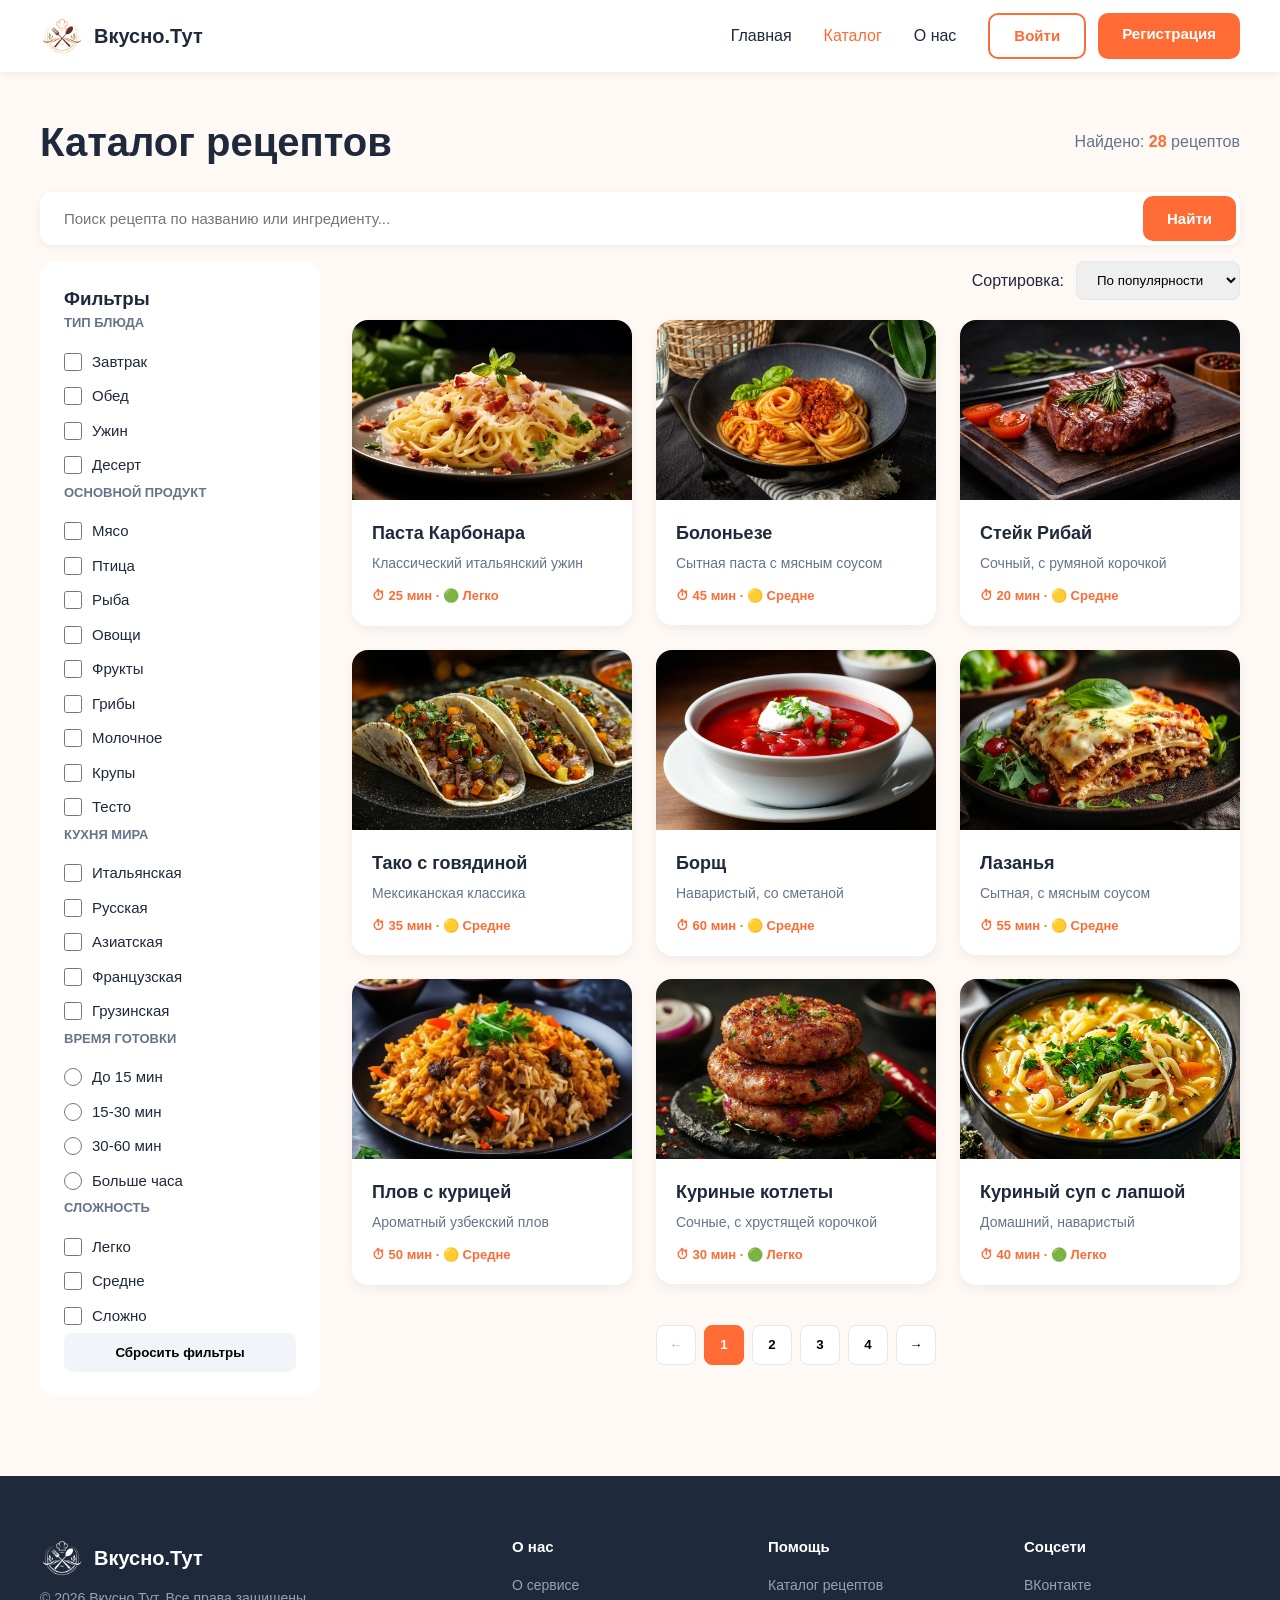
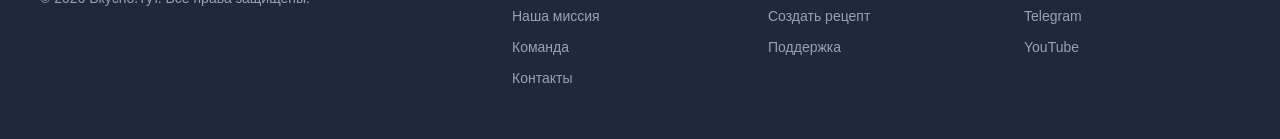
==== catalog.html @ 43c1b524 "Add files via upload" ====
<!DOCTYPE html>
<html lang="ru">
<head>
    <meta charset="UTF-8">
    <meta name="viewport" content="width=device-width, initial-scale=1.0">
    <title>Каталог рецептов — Вкусно.Тут</title>
    <link rel="stylesheet" href="style.css">
</head>
<body>
    <header class="header">
        <div class="container header-inner">
            <a href="index.html" class="logo"><img src="img/лого.png" alt="Логотип" class="logo-icon"><span class="logo-text">Вкусно.Тут</span></a>
            <button class="burger" id="burgerBtn" aria-label="Меню"><span></span><span></span><span></span></button>
            <nav class="nav" id="mainNav">
                <a href="index.html" class="nav-link">Главная</a>
                <a href="catalog.html" class="nav-link active">Каталог</a>
                <a href="create.html" class="nav-link">Создать</a>
                <a href="about.html" class="nav-link">О нас</a>
                <a href="profile.html" class="nav-link">Профиль</a>
                <div class="header-buttons"></div>
            </nav>
        </div>
    </header>

    <section class="catalog-header">
        <div class="container catalog-header-inner">
            <h1 class="catalog-title">Каталог рецептов</h1>
            <div class="catalog-found">Найдено: <span id="foundCount">0</span> рецептов</div>
        </div>
    </section>

    <section class="catalog-search-section">
        <div class="container">
            <div class="search-box">
                <input type="text" id="searchInput" placeholder="Поиск рецепта по названию или ингредиенту...">
                <button class="btn btn-primary" id="searchBtn">Найти</button>
            </div>
            <div class="chips" id="chipsContainer"></div>
        </div>
    </section>

    <section class="catalog-main">
        <div class="container catalog-layout">
            <aside class="filters">
                <h3 class="filters-title">Фильтры</h3>
                <div class="filter-group"><h4 class="filter-heading">Тип блюда</h4>
                    <label class="filter-label"><input type="checkbox" data-filter="type" value="Завтрак"><span>Завтрак</span></label>
                    <label class="filter-label"><input type="checkbox" data-filter="type" value="Обед"><span>Обед</span></label>
                    <label class="filter-label"><input type="checkbox" data-filter="type" value="Ужин"><span>Ужин</span></label>
                    <label class="filter-label"><input type="checkbox" data-filter="type" value="Десерт"><span>Десерт</span></label>
                </div>
                <div class="filter-group"><h4 class="filter-heading">Основной продукт</h4>
                    <label class="filter-label"><input type="checkbox" data-filter="product" value="Мясо"><span>Мясо</span></label>
                    <label class="filter-label"><input type="checkbox" data-filter="product" value="Птица"><span>Птица</span></label>
                    <label class="filter-label"><input type="checkbox" data-filter="product" value="Рыба"><span>Рыба</span></label>
                    <label class="filter-label"><input type="checkbox" data-filter="product" value="Овощи"><span>Овощи</span></label>
                    <label class="filter-label"><input type="checkbox" data-filter="product" value="Фрукты"><span>Фрукты</span></label>
                    <label class="filter-label"><input type="checkbox" data-filter="product" value="Грибы"><span>Грибы</span></label>
                    <label class="filter-label"><input type="checkbox" data-filter="product" value="Молочное"><span>Молочное</span></label>
                    <label class="filter-label"><input type="checkbox" data-filter="product" value="Крупы"><span>Крупы</span></label>
                    <label class="filter-label"><input type="checkbox" data-filter="product" value="Тесто"><span>Тесто</span></label>
                </div>
                <div class="filter-group"><h4 class="filter-heading">Кухня мира</h4>
                    <label class="filter-label"><input type="checkbox" data-filter="cuisine" value="Итальянская"><span>Итальянская</span></label>
                    <label class="filter-label"><input type="checkbox" data-filter="cuisine" value="Русская"><span>Русская</span></label>
                    <label class="filter-label"><input type="checkbox" data-filter="cuisine" value="Азиатская"><span>Азиатская</span></label>
                    <label class="filter-label"><input type="checkbox" data-filter="cuisine" value="Французская"><span>Французская</span></label>
                    <label class="filter-label"><input type="checkbox" data-filter="cuisine" value="Грузинская"><span>Грузинская</span></label>
                </div>
                <div class="filter-group"><h4 class="filter-heading">Время готовки</h4>
                    <label class="filter-label"><input type="radio" name="time" value="short"><span>До 15 мин</span></label>
                    <label class="filter-label"><input type="radio" name="time" value="medium"><span>15-30 мин</span></label>
                    <label class="filter-label"><input type="radio" name="time" value="long"><span>30-60 мин</span></label>
                    <label class="filter-label"><input type="radio" name="time" value="verylong"><span>Больше часа</span></label>
                </div>
                <div class="filter-group"><h4 class="filter-heading">Сложность</h4>
                    <label class="filter-label"><input type="checkbox" data-filter="difficulty" value="Легко"><span>Легко</span></label>
                    <label class="filter-label"><input type="checkbox" data-filter="difficulty" value="Средне"><span>Средне</span></label>
                    <label class="filter-label"><input type="checkbox" data-filter="difficulty" value="Сложно"><span>Сложно</span></label>
                </div>
                <button class="reset-filters" id="resetFilters">Сбросить фильтры</button>
            </aside>

            <main class="results">
                <div class="sort-bar">
                    <div class="sort-label">Сортировка:</div>
                    <select class="sort-select" id="sortSelect">
                        <option value="popular">По популярности</option>
                        <option value="fast">Быстрые сначала</option>
                        <option value="calories">По калориям</option>
                        <option value="name">По алфавиту</option>
                    </select>
                </div>
                <div class="results-grid" id="resultsGrid"></div>
                <div class="pagination" id="pagination"></div>
            </main>
        </div>
    </section>

    <footer class="footer">
    <div class="container footer-inner">
        <div class="footer-col">
            <div class="logo">
                <img src="img/лого.png" alt="Логотип" class="logo-icon logo-white">
                <span class="logo-text">Вкусно.Тут</span>
            </div>
            <p class="footer-copy">© 2026 Вкусно.Тут. Все права защищены.</p>
        </div>
        <div class="footer-col">
            <h4 class="footer-title">О нас</h4>
            <a href="about.html" class="footer-link">О сервисе</a>
            <a href="about.html#mission" class="footer-link">Наша миссия</a>
            <a href="about.html#team" class="footer-link">Команда</a>
            <a href="about.html#contact" class="footer-link">Контакты</a>
        </div>
        <div class="footer-col">
            <h4 class="footer-title">Помощь</h4>
            <a href="catalog.html" class="footer-link">Каталог рецептов</a>
            <a href="create.html" class="footer-link">Создать рецепт</a>
            <a href="about.html#contact" class="footer-link">Поддержка</a>
        </div>
        <div class="footer-col">
            <h4 class="footer-title">Соцсети</h4>
            <a href="https://vk.com" target="_blank" rel="noopener noreferrer" class="footer-link">ВКонтакте</a>
            <a href="https://t.me" target="_blank" rel="noopener noreferrer" class="footer-link">Telegram</a>
            <a href="https://youtube.com" target="_blank" rel="noopener noreferrer" class="footer-link">YouTube</a>
        </div>
    </div>
</footer>
    <script src="catalog-data.js"></script>
    <script src="script.js"></script>
</body>
</html>
---- style.css ----
/* ============================================
   ОБЩИЕ СТИЛИ
   ============================================ */
* {
    margin: 0;
    padding: 0;
    box-sizing: border-box;
}

body {
    font-family: 'Segoe UI', Tahoma, sans-serif;
    background: #FFF9F5;
    color: #1E293B;
    line-height: 1.5;
}

a {
    text-decoration: none;
    color: inherit;
}

img {
    display: block;
    max-width: 100%;
}

.container {
    max-width: 1280px;
    margin: 0 auto;
    padding: 0 40px;
}

/* ============================================
   КНОПКИ
   ============================================ */
.btn {
    display: inline-block;
    padding: 10px 24px;
    border-radius: 10px;
    font-weight: 600;
    font-size: 15px;
    cursor: pointer;
    border: none;
    transition: all 0.2s;
    text-align: center;
}

.btn-primary {
    background: #FF6B35;
    color: #FFFFFF;
}

.btn-primary:hover {
    background: #E8551F;
}

.btn-outline {
    background: #FFFFFF;
    color: #FF6B35;
    border: 2px solid #FF6B35;
}

.btn-outline:hover {
    background: #FF6B35;
    color: #FFFFFF;
}

.btn-glass {
    background: rgba(255, 255, 255, 0.2);
    color: #FFFFFF;
    border: 2px solid #FFFFFF;
}

.btn-glass:hover {
    background: #FFFFFF;
    color: #1E293B;
}

.btn-lg {
    padding: 14px 32px;
    font-size: 16px;
}

/* ============================================
   ХЕДЕР
   ============================================ */
.header {
    background: #FFFFFF;
    box-shadow: 0 2px 8px rgba(0, 0, 0, 0.06);
    position: sticky;
    top: 0;
    z-index: 100;
}

.header-inner {
    display: flex;
    align-items: center;
    justify-content: space-between;
    height: 72px;
}

.logo {
    display: flex;
    align-items: center;
    gap: 10px;
}

.logo-icon {
    width: 44px;
    height: 44px;
    object-fit: contain;
}

.logo-text {
    font-size: 20px;
    font-weight: 700;
    color: #1E293B;
}

.logo-white {
    filter: brightness(0) invert(1);
}

.nav {
    display: flex;
    align-items: center;
    gap: 32px;
}

.nav-link {
    font-size: 16px;
    font-weight: 500;
    color: #1E293B;
    transition: color 0.2s;
}

.nav-link:hover,
.nav-link.active {
    color: #FF6B35;
}

.header-buttons {
    display: flex;
    gap: 12px;
}

.burger {
    display: none;
    flex-direction: column;
    gap: 5px;
    width: 44px;
    height: 44px;
    background: transparent;
    border: none;
    cursor: pointer;
}

.burger span {
    display: block;
    width: 24px;
    height: 2.5px;
    background: #1E293B;
    border-radius: 2px;
}

/* ============================================
   БАННЕР
   ============================================ */
.banner {
    position: relative;
    height: 500px;
    background: url('img/баннер.webp') center/cover no-repeat;
    background-color: #2C1810;
    display: flex;
    align-items: center;
}

.banner-overlay {
    position: absolute;
    inset: 0;
    background: linear-gradient(90deg, rgba(0,0,0,0.75) 0%, rgba(0,0,0,0.5) 50%, rgba(0,0,0,0.3) 100%);
}

.banner-content {
    position: relative;
    z-index: 2;
    max-width: 700px;
}

.banner-title {
    font-size: 52px;
    font-weight: 800;
    color: #FFFFFF;
    margin-bottom: 20px;
}

.banner-title span {
    color: #FF6B35;
}

.banner-subtitle {
    font-size: 18px;
    color: #E2E8F0;
    margin-bottom: 32px;
}

.banner-buttons {
    display: flex;
    gap: 16px;
}

/* ============================================
   СЕКЦИИ И СЕТКИ
   ============================================ */
.section {
    padding: 100px 0;
}

.section-gray {
    background:  #FFF3EC;
}

.section-title {
    font-size: 36px;
    font-weight: 700;
    text-align: center;
    margin-bottom: 12px;
}

.section-subtitle {
    font-size: 16px;
    color: #64748B;
    text-align: center;
    margin-bottom: 64px;
}

.section-center {
    text-align: center;
    margin-top: 56px;
}

.stats {
    background: #FFFFFF;
    padding: 60px 0;
    border-bottom: 1px solid #E2E8F0;
}

.stats-inner {
    display: grid;
    grid-template-columns: repeat(4, 1fr);
    gap: 40px;
    text-align: center;
}

.stat-number {
    font-size: 44px;
    font-weight: 800;
    color: #FF6B35;
    margin-bottom: 8px;
}

.stat-label {
    font-size: 15px;
    color: #64748B;
}

.categories-grid {
    display: grid;
    grid-template-columns: repeat(4, 1fr);
    gap: 20px;
}

.category {
    background: #FFFFFF;
    border-radius: 16px;
    padding: 28px 16px;
    text-align: center;
    box-shadow: 0 2px 8px rgba(0, 0, 0, 0.05);
    transition: all 0.3s;
}

.category:hover {
    transform: translateY(-4px);
    box-shadow: 0 8px 20px rgba(255, 107, 53, 0.15);
}

.category-name {
    font-size: 16px;
    font-weight: 700;
    color: #1E293B;
}

.cards-grid {
    display: grid;
    grid-template-columns: repeat(4, 1fr);
    gap: 24px;
}

.card {
    background: #FFFFFF;
    border-radius: 16px;
    overflow: hidden;
    box-shadow: 0 4px 12px rgba(0, 0, 0, 0.06);
    transition: all 0.3s;
}

.card:hover {
    transform: translateY(-6px);
    box-shadow: 0 12px 24px rgba(0, 0, 0, 0.12);
}

.card-img {
    height: 180px;
    background: #FFF3EC;
}

.card-img img {
    width: 100%;
    height: 100%;
    object-fit: cover;
}

.card-body {
    padding: 20px;
}

.card-title {
    font-size: 18px;
    font-weight: 700;
    margin-bottom: 6px;
}

.card-desc {
    font-size: 14px;
    color: #64748B;
    margin-bottom: 12px;
}

.card-meta {
    font-size: 13px;
    font-weight: 600;
    color: #FF6B35;
}

.steps {
    display: flex;
    align-items: flex-start;
    justify-content: center;
    gap: 40px;
}

.step {
    text-align: center;
    flex: 1;
    max-width: 240px;
}

.step-circle {
    width: 80px;
    height: 80px;
    background: #FF6B35;
    color: #FFFFFF;
    border-radius: 50%;
    display: flex;
    align-items: center;
    justify-content: center;
    font-size: 36px;
    font-weight: 700;
    margin: 0 auto 20px;
}

.step-title {
    font-size: 20px;
    font-weight: 700;
    margin-bottom: 8px;
}

.step-desc {
    font-size: 14px;
    color: #64748B;
}

.step-arrow {
    font-size: 32px;
    color: #FF6B35;
    margin-top: 20px;
}

/* ============================================
   ФУТЕР
   ============================================ */
.footer {
    background: #1E293B;
    color: #FFFFFF;
    padding: 60px 0 40px;
}

.footer-inner {
    display: grid;
    grid-template-columns: 2fr 1fr 1fr 1fr;
    gap: 40px;
}

.footer-col .logo-text {
    color: #FFFFFF;
    font-size: 20px;
}

.footer-copy {
    font-size: 14px;
    color: #94A3B8;
    margin-top: 8px;
}

.footer-title {
    font-size: 15px;
    font-weight: 700;
    margin-bottom: 16px;
}

.footer-link {
    display: block;
    font-size: 14px;
    color: #94A3B8;
    margin-bottom: 10px;
}

/* ============================================
   КАТАЛОГ
   ============================================ */
.catalog-header {
    padding: 40px 0 20px;
}

.catalog-header-inner {
    display: flex;
    align-items: center;
    justify-content: space-between;
}

.catalog-title {
    font-size: 40px;
    font-weight: 800;
}

.catalog-found {
    font-size: 16px;
    color: #64748B;
}

.catalog-found span {
    color: #FF6B35;
    font-weight: 700;
}

.search-box {
    display: flex;
    background: #FFFFFF;
    border-radius: 12px;
    padding: 4px;
    box-shadow: 0 2px 8px rgba(0,0,0,0.06);
}

.search-box input {
    flex: 1;
    border: none;
    padding: 14px 20px;
    font-size: 15px;
    outline: none;
}

.chips {
    display: flex;
    gap: 8px;
    margin-top: 16px;
    flex-wrap: wrap;
}

.chip {
    background: #FFF3EC;
    color: #FF6B35;
    padding: 8px 14px;
    border-radius: 20px;
    font-size: 14px;
    display: inline-flex;
    align-items: center;
    gap: 8px;
}

.chip span {
    cursor: pointer;
    font-weight: 700;
}

.chip-reset {
    background: #1E293B;
    color: #FFFFFF;
    cursor: pointer;
}

.catalog-layout {
    display: grid;
    grid-template-columns: 280px 1fr;
    gap: 32px;
    padding-bottom: 80px;
}

.filters {
    background: #FFFFFF;
    padding: 24px;
    border-radius: 16px;
    height: fit-content;
    position: sticky;
    top: 100px;
}

.filter-heading {
    font-size: 13px;
    font-weight: 700;
    color: #64748B;
    text-transform: uppercase;
    margin-bottom: 12px;
}

.filter-label {
    display: flex;
    align-items: center;
    gap: 10px;
    padding: 6px 0;
    font-size: 15px;
    cursor: pointer;
}

.filter-label input {
    accent-color: #FF6B35;
    width: 18px;
    height: 18px;
}

.reset-filters {
    width: 100%;
    background: #F1F5F9;
    border: none;
    padding: 12px;
    border-radius: 8px;
    font-weight: 600;
    cursor: pointer;
}

.sort-bar {
    display: flex;
    align-items: center;
    justify-content: flex-end;
    gap: 12px;
    margin-bottom: 20px;
}

.sort-select {
    padding: 10px 16px;
    border: 1px solid #E2E8F0;
    border-radius: 8px;
}

.results-grid {
    display: grid;
    grid-template-columns: repeat(3, 1fr);
    gap: 24px;
}

.no-result {
    grid-column: 1 / -1;
    text-align: center;
    padding: 60px 20px;
    background: #FFFFFF;
    border-radius: 16px;
}

.pagination {
    display: flex;
    justify-content: center;
    gap: 8px;
    margin-top: 40px;
}

.page-btn {
    width: 40px;
    height: 40px;
    border: 1px solid #E2E8F0;
    background: #FFFFFF;
    border-radius: 8px;
    cursor: pointer;
    font-weight: 600;
}

.page-btn.active {
    background: #FF6B35;
    color: #FFFFFF;
    border-color: #FF6B35;
}

/* ============================================
   СТРАНИЦА РЕЦЕПТА
   ============================================ */
.recipe-page {
    padding: 40px 0 80px;
}

.back-link {
    display: inline-block;
    font-size: 15px;
    color: #64748B;
    margin-bottom: 24px;
}

.recipe-hero {
    display: grid;
    grid-template-columns: 1fr 1fr;
    gap: 48px;
    margin-bottom: 48px;
}

.recipe-hero-img {
    border-radius: 20px;
    overflow: hidden;
    height: 420px;
}

.recipe-hero-img img {
    width: 100%;
    height: 100%;
    object-fit: cover;
}

.recipe-title {
    font-size: 40px;
    font-weight: 800;
    margin-bottom: 16px;
}

.recipe-desc {
    font-size: 16px;
    color: #64748B;
    margin-bottom: 28px;
}

.recipe-meta {
    display: flex;
    gap: 32px;
    padding: 20px 0;
    border-top: 1px solid #E2E8F0;
    border-bottom: 1px solid #E2E8F0;
    margin-bottom: 24px;
}

.recipe-meta-label {
    font-size: 13px;
    color: #64748B;
}

.recipe-meta-value {
    font-size: 17px;
    font-weight: 700;
    color: #FF6B35;
}

.recipe-author {
    display: flex;
    align-items: center;
    gap: 12px;
    margin-bottom: 24px;
}

.recipe-author-avatar {
    width: 48px;
    height: 48px;
    background: #FF6B35;
    color: #FFFFFF;
    border-radius: 50%;
    display: flex;
    align-items: center;
    justify-content: center;
    font-weight: 700;
}

.recipe-author-name {
    font-size: 15px;
    font-weight: 700;
}

.recipe-section {
    margin-top: 48px;
}

.recipe-section-head {
    display: flex;
    justify-content: space-between;
    margin-bottom: 24px;
}

.recipe-section-title {
    font-size: 28px;
    font-weight: 700;
}

.portion-btn {
    background: #FFF3EC;
    color: #FF6B35;
    border: none;
    padding: 10px 18px;
    border-radius: 10px;
    font-weight: 700;
    cursor: pointer;
}

.ingredients-list {
    background: #FFFFFF;
    border-radius: 16px;
    padding: 8px 24px;
}

.ingredient {
    display: flex;
    justify-content: space-between;
    padding: 16px 0;
    border-bottom: 1px solid #F1F5F9;
}

.ingredient-value {
    font-weight: 700;
    color: #FF6B35;
}

.recipe-step {
    display: grid;
    grid-template-columns: 300px 1fr;
    gap: 32px;
    background: #FFFFFF;
    border-radius: 16px;
    overflow: hidden;
    margin-bottom: 24px;
}

.recipe-step-img {
    min-height: 240px;
}

.recipe-step-img img {
    width: 100%;
    height: 100%;
    object-fit: cover;
}

.recipe-step-content {
    padding: 28px 32px 28px 0;
}

.recipe-step-num {
    width: 40px;
    height: 40px;
    background: #FF6B35;
    color: #FFFFFF;
    border-radius: 50%;
    display: flex;
    align-items: center;
    justify-content: center;
    font-weight: 700;
}

.recipe-step-head {
    display: flex;
    align-items: center;
    gap: 14px;
    margin-bottom: 12px;
}

.timer {
    display: inline-flex;
    align-items: center;
    gap: 10px;
    background: #FFF3EC;
    padding: 10px 16px;
    border-radius: 12px;
    margin-top: 15px;
}

.timer-display {
    font-size: 20px;
    font-weight: 800;
    color: #FF6B35;
}

.timer-btn {
    background: #FFFFFF;
    border: none;
    padding: 8px 14px;
    border-radius: 8px;
    font-weight: 700;
    color: #FF6B35;
    cursor: pointer;
}

/* ============================================
   ФОРМЫ И ПРОФИЛЬ
   ============================================ */
.create-block {
    background: #FFFFFF;
    border-radius: 16px;
    padding: 32px;
    margin-bottom: 24px;
}

.form-label {
    display: block;
    font-size: 14px;
    font-weight: 600;
    margin-bottom: 8px;
}

.form-input,
.form-textarea,
.form-select {
    width: 100%;
    padding: 12px 16px;
    border: 1px solid #E2E8F0;
    border-radius: 10px;
    background: #F8F9FB;
    margin-bottom: 15px;
}

.profile-header {
    display: flex;
    align-items: center; /* Выравниваем всё по центру */
    justify-content: space-between; /* Раскидываем текст и кнопки по краям */
    gap: 32px;
    background: #FFFFFF;
    padding: 32px 40px;
    border-radius: 20px;
    margin-bottom: 24px;
    flex-wrap: wrap; /* Чтобы на телефоне кнопки переносились вниз */
}
.profile-avatar {
    width: 120px;
    height: 120px;
    min-width: 120px; /* Запрещаем сжиматься */
    min-height: 120px; /* Запрещаем сжиматься */
    background: #FF6B35;
    color: #FFFFFF;
    border-radius: 50%;
    display: flex;
    align-items: center;
    justify-content: center;
    font-size: 48px;
    font-weight: 800;
    background-size: cover; /* Фото заполняет круг */
    background-position: center;
    flex-shrink: 0;
    overflow: hidden; /* Прячем всё, что вылезает за круг */
}

.profile-stats {
    display: grid;
    grid-template-columns: repeat(4, 1fr);
    gap: 20px;
    margin-bottom: 32px;
}

.profile-stat {
    background: #FFFFFF;
    padding: 24px;
    border-radius: 16px;
    text-align: center;
}

.profile-stat-number {
    font-size: 32px;
    font-weight: 800;
    color: #FF6B35;
}

.profile-tabs {
    display: flex;
    gap: 8px;
    margin-bottom: 24px;
    border-bottom: 1px solid #E2E8F0;
}

.profile-tab {
    padding: 14px 20px;
    background: transparent;
    border: none;
    font-size: 16px;
    font-weight: 600;
    cursor: pointer;
    color: #64748B;
}

.profile-tab.active {
    color: #FF6B35;
    border-bottom: 3px solid #FF6B35;
}

.profile-grid {
    display: grid;
    grid-template-columns: repeat(3, 1fr);
    gap: 24px;
}

.modal {
    display: none;
    position: fixed;
    inset: 0;
    background: rgba(0,0,0,0.5);
    z-index: 1000;
    align-items: center;
    justify-content: center;
}

.modal.active {
    display: flex;
}

.modal-box {
    background: #FFFFFF;
    padding: 32px;
    border-radius: 20px;
    max-width: 500px;
    width: 100%;
    max-height: 90vh; /* Ограничиваем высоту окна (90% от экрана) */
    overflow-y: auto; /* Включаем прокрутку внутри окна */
    position: relative; /* Чтобы кнопки не улетали */
}

/* Кнопки внизу окна */
.modal-actions {
    display: flex;
    justify-content: flex-end; /* Прижимаем кнопки вправо */
    gap: 12px;
    margin-top: 24px;
    padding-top: 16px;
    border-top: 1px solid #E2E8F0;
    position: sticky; /* Кнопки остаются внизу при прокрутке */
    bottom: 0;
    background: #FFFFFF;
}
.modal-actions .btn {
    min-width: 120px;
    height: 44px;
}

.auth-box {
    background: #FFFFFF;
    padding: 48px;
    border-radius: 24px;
    max-width: 480px;
    margin: 60px auto;
}

.auth-tabs {
    display: flex;
    background: #F8F9FB;
    border-radius: 12px;
    padding: 6px;
    margin-bottom: 32px;
}

.auth-tab {
    flex: 1;
    padding: 12px;
    border: none;
    border-radius: 8px;
    font-weight: 700;
    cursor: pointer;
}

.auth-tab.active {
    background: #FFFFFF;
    color: #FF6B35;
}

.auth-form {
    display: none;
}

.auth-form.active {
    display: block;
}

/* ============================================
   АНИМАЦИИ
   ============================================ */
@keyframes fadeInUp {
    from {
        opacity: 0;
        transform: translateY(40px);
    }
    to {
        opacity: 1;
        transform: translateY(0);
    }
}

.animate-on-scroll {
    opacity: 0;
    transition: opacity 0.8s ease;
}

.animate-on-scroll.visible {
    opacity: 1;
    animation: fadeInUp 0.8s ease forwards;
}

/* ============================================
   АДАПТИВ
   ============================================ */
@media (max-width: 900px) {
    .burger {
        display: flex;
    }
    
    .nav {
        position: absolute;
        top: 72px;
        left: 0;
        right: 0;
        background: #FFFFFF;
        flex-direction: column;
        padding: 20px;
        max-height: 0;
        overflow: hidden;
        opacity: 0;
        transition: all 0.3s;
    }
    
    .nav.open {
        max-height: 400px;
        opacity: 1;
    }
    
    .cards-grid,
    .categories-grid,
    .stats-inner,
    .profile-stats,
    .profile-grid,
    .catalog-layout,
    .results-grid {
        grid-template-columns: 1fr;
    }
    
    .recipe-hero {
        grid-template-columns: 1fr;
    }
    
    .recipe-step {
        grid-template-columns: 1fr;
    }
    
    .footer-inner {
        grid-template-columns: 1fr;
    }
}
/* ============================================
   ДОПОЛНИТЕЛЬНЫЕ СТИЛИ ДЛЯ ГЛАВНОЙ
   ============================================ */

/* Блок "Рецепт дня" */
.recipe-day {
    display: grid;
    grid-template-columns: 1fr 1fr;
    background: #FFFFFF;
    border-radius: 24px;
    overflow: hidden;
    box-shadow: 0 8px 24px rgba(0, 0, 0, 0.06);
}

.recipe-day-img {
    min-height: 420px;
}

.recipe-day-img img {
    width: 100%;
    height: 100%;
    object-fit: cover;
}

.recipe-day-content {
    padding: 40px 60px;
    display: flex;
    flex-direction: column;
    justify-content: center;
}

.recipe-day-badge {
    display: inline-block;
    background: #FFF3EC;
    color: #FF6B35;
    padding: 6px 14px;
    border-radius: 20px;
    font-size: 13px;
    font-weight: 700;
    margin-bottom: 20px;
    align-self: flex-start;
}

.recipe-day-title {
    font-size: 40px;
    font-weight: 800;
    margin-bottom: 16px;
}

.recipe-day-desc {
    font-size: 16px;
    color: #64748B;
    margin-bottom: 24px;
}

.recipe-day-meta {
    display: flex;
    gap: 24px;
    font-size: 15px;
    font-weight: 600;
    color: #FF6B35;
    margin-bottom: 28px;
}

/* Блок "Отзывы" */
.reviews-grid {
    display: grid;
    grid-template-columns: repeat(3, 1fr);
    gap: 24px;
}

.review {
    background: #FFFFFF;
    border-radius: 16px;
    padding: 28px;
    box-shadow: 0 4px 12px rgba(0, 0, 0, 0.06);
}

.review-stars {
    display: inline-block;
    font-size: 14px;
    font-weight: 700;
    color: #FFFFFF;
    background: #FF6B35;
    padding: 4px 10px;
    border-radius: 8px;
    margin-bottom: 16px;
}

.review-text {
    font-size: 15px;
    color: #1E293B;
    line-height: 1.6;
    margin-bottom: 24px;
    font-style: italic;
}

.review-author {
    display: flex;
    align-items: center;
    gap: 12px;
}

.review-avatar {
    width: 48px;
    height: 48px;
    background: #FF6B35;
    color: #FFFFFF;
    border-radius: 50%;
    display: flex;
    align-items: center;
    justify-content: center;
    font-size: 20px;
    font-weight: 700;
}

.review-name {
    font-size: 15px;
    font-weight: 700;
}

.review-role {
    font-size: 13px;
    color: #64748B;
}

/* Адаптив для этих блоков */
@media (max-width: 900px) {
    .recipe-day {
        grid-template-columns: 1fr;
    }
    .reviews-grid {
        grid-template-columns: 1fr;
    }
}
/* Стили для заголовка */
.banner-title {
    font-size: 56px;
    font-weight: 800;
    color: #FFFFFF;
    line-height: 1.2;
    margin-bottom: 20px;
}

/* Стили для меняющегося слова */
.changing-word {
    display: inline-block;
    color: #FF6B35;
    min-height: 70px; /* Фиксируем высоту, чтобы текст снизу не прыгал */
    transition: opacity 0.4s ease, transform 0.4s ease;
}

.changing-word.fade-out {
    opacity: 0;
    transform: translateY(-15px);
}

.changing-word.fade-in {
    opacity: 1;
    transform: translateY(0);
}
/* ============================================
   АНИМАЦИИ ДЛЯ КНОПОК
   ============================================ */

/* 1. Плавное появление волны при наведении */
.btn-primary {
    position: relative;
    overflow: hidden;
    z-index: 1;
}

.btn-primary::before {
    content: '';
    position: absolute;
    top: 50%;
    left: 50%;
    width: 0;
    height: 0;
    border-radius: 50%;
    background: rgba(255, 255, 255, 0.3);
    transform: translate(-50%, -50%);
    transition: width 0.6s ease, height 0.6s ease;
    z-index: -1;
}

.btn-primary:hover::before {
    width: 300px;
    height: 300px;
}

/* 2. Легкая пульсация (свечение) при наведении */
@keyframes pulse-orange {
    0% { box-shadow: 0 0 0 0 rgba(255, 107, 53, 0.7); }
    70% { box-shadow: 0 0 0 10px rgba(255, 107, 53, 0); }
    100% { box-shadow: 0 0 0 0 rgba(255, 107, 53, 0); }
}

.btn-primary:hover {
    animation: pulse-orange 1.5s infinite;
}

/* 3. Эффект нажатия (кнопка чуть уменьшается) */
.btn:active {
    transform: scale(0.96);
}

/* 4. Плавное поднятие кнопок с обводкой (например, "Смотреть каталог") */
.btn-outline {
    transition: all 0.3s ease;
}

.btn-outline:hover {
    transform: translateY(-3px);
    box-shadow: 0 6px 15px rgba(255, 107, 53, 0.2);
}
/* ============================================
   СТИЛИ ДЛЯ СТРАНИЦЫ "О НАС"
   ============================================ */

.about-page {
    padding: 40px 0 80px;
}

/* Заголовок страницы */
.about-header {
    text-align: center;
    margin-bottom: 60px;
}

.about-title {
    font-size: 48px;
    font-weight: 800;
    color: #1E293B;
    margin-bottom: 12px;
}

.about-subtitle {
    font-size: 18px;
    color: #64748B;
    max-width: 700px;
    margin: 0 auto;
}

/* Заголовки блоков */
.about-block-title {
    font-size: 32px;
    font-weight: 700;
    color: #1E293B;
    margin-bottom: 16px;
}

.about-section-subtitle {
    font-size: 16px;
    color: #64748B;
    margin-bottom: 40px;
}

.about-text {
    font-size: 16px;
    color: #64748B;
    line-height: 1.7;
    margin-bottom: 16px;
}

/* Блок "Наша миссия" */
.about-mission {
    display: grid;
    grid-template-columns: 1fr 1fr;
    gap: 60px;
    align-items: center;
    background: #FFFFFF;
    border-radius: 24px;
    padding: 48px;
    box-shadow: 0 4px 20px rgba(0, 0, 0, 0.06);
    margin-bottom: 60px;
}

.about-mission-img {
    border-radius: 20px;
    overflow: hidden;
    height: 380px;
}

.about-mission-img img {
    width: 100%;
    height: 100%;
    object-fit: cover;
}

/* Блок "Мы в цифрах" */
.about-stats-section {
    margin-bottom: 60px;
}

.about-stats-section .about-block-title {
    text-align: center;
    margin-bottom: 40px;
}

.about-stats {
    display: grid;
    grid-template-columns: repeat(4, 1fr);
    gap: 24px;
}

.about-stat {
    background: #FFFFFF;
    border-radius: 16px;
    padding: 32px 20px;
    text-align: center;
    box-shadow: 0 2px 8px rgba(0, 0, 0, 0.06);
}

.about-stat-number {
    font-size: 44px;
    font-weight: 800;
    color: #FF6B35;
    line-height: 1;
    margin-bottom: 8px;
}

.about-stat-label {
    font-size: 15px;
    color: #64748B;
    font-weight: 500;
}

/* Блок "Наша команда" */
.about-team-section {
    margin-bottom: 60px;
    text-align: center;
}

.about-team {
    display: grid;
    grid-template-columns: repeat(4, 1fr);
    gap: 24px;
}

.team-card {
    background: #FFFFFF;
    border-radius: 16px;
    overflow: hidden;
    box-shadow: 0 4px 12px rgba(0, 0, 0, 0.08);
    transition: all 0.3s;
    display: flex;
    flex-direction: column;
}

.team-card:hover {
    transform: translateY(-6px);
    box-shadow: 0 12px 28px rgba(0, 0, 0, 0.12);
}

.team-img {
    width: 100%;
    height: 220px;
    overflow: hidden;
    background: #F1F5F9;
}

.team-img img {
    width: 100%;
    height: 100%;
    object-fit: cover;
    object-position: center top;
}

.team-info {
    padding: 24px 20px;
    text-align: left;
}

.team-name {
    font-size: 20px;
    font-weight: 800;
    color: #1E293B;
    margin-bottom: 6px;
    line-height: 1.2;
}

.team-role {
    font-size: 15px;
    color: #64748B;
    font-weight: 500;
}

/* Блок "Свяжитесь с нами" (темный) */
.about-contact {
    display: grid;
    grid-template-columns: 1fr 1fr;
    gap: 60px;
    background: #1E293B;
    border-radius: 24px;
    padding: 48px;
    color: #FFFFFF;
}

.about-contact-title {
    font-size: 32px;
    font-weight: 700;
    color: #FFFFFF;
    margin-bottom: 12px;
}

.about-contact-subtitle {
    font-size: 16px;
    color: #94A3B8;
    margin-bottom: 32px;
}

.about-contact-list {
    display: flex;
    flex-direction: column;
    gap: 16px;
}

.about-contact-item {
    display: flex;
    align-items: center;
    gap: 12px;
    font-size: 16px;
    color: #FFFFFF;
    font-weight: 500;
}

.about-contact-icon {
    font-size: 20px;
}

.about-contact-form {
    display: flex;
    flex-direction: column;
    gap: 12px;
}

.about-contact-form .form-input,
.about-contact-form .form-textarea {
    background: rgba(255, 255, 255, 0.1);
    border: 1px solid rgba(255, 255, 255, 0.15);
    color: #FFFFFF;
}

.about-contact-form .form-input::placeholder,
.about-contact-form .form-textarea::placeholder {
    color: #94A3B8;
}

.about-contact-form .form-input:focus,
.about-contact-form .form-textarea:focus {
    border-color: #FF6B35;
    background: rgba(255, 255, 255, 0.15);
}

.about-contact-form .form-textarea {
    min-height: 100px;
}

/* Адаптив для страницы О нас */
@media (max-width: 1024px) {
    .about-mission,
    .about-contact {
        grid-template-columns: 1fr;
        gap: 32px;
    }
    .about-stats,
    .about-team {
        grid-template-columns: repeat(2, 1fr);
    }
    .about-mission-img {
        height: 300px;
    }
}

@media (max-width: 768px) {
    .about-title { font-size: 32px; }
    .about-subtitle { font-size: 15px; }
    .about-block-title { font-size: 24px; }
    .about-stats, .about-team { grid-template-columns: 1fr; }
    .about-stat-number { font-size: 32px; }
    .about-mission, .about-contact { padding: 24px; }
}
/* ============================================
   СТИЛИ ДЛЯ КОММЕНТАРИЕВ
   ============================================ */

/* Форма ввода */
.comment-form {
    display: flex;
    flex-direction: column;
    gap: 12px;
    margin-bottom: 32px;
}

/* Поле ввода */
.comment-input {
    width: 100%;
    background: #FFFFFF;
    border: 2px solid #E2E8F0;
    border-radius: 16px;
    padding: 16px 20px;
    font-size: 16px;
    font-family: inherit;
    resize: vertical;
    min-height: 100px;
    outline: none;
    transition: border-color 0.3s;
}

.comment-input:focus {
    border-color: #FF6B35;
}

.comment-input::placeholder {
    color: #94A3B8;
}

/* Кнопка отправки */
.comment-submit {
    align-self: flex-end; /* Прижимаем кнопку вправо */
    padding: 12px 32px;
    font-size: 16px;
}

/* Список комментариев */
.comments-list {
    display: flex;
    flex-direction: column;
    gap: 16px;
}

/* Пустое состояние */
.comments-empty {
    background: #FFFFFF;
    border: 2px dashed #E2E8F0; /* Пунктирная рамка */
    text-align: center;
    color: #64748B;
    font-size: 16px;
    padding: 40px 20px;
    border-radius: 16px;
}

/* Карточка комментария */
.comment {
    display: flex;
    gap: 16px;
    background: #FFFFFF;
    padding: 20px;
    border-radius: 16px;
    box-shadow: 0 4px 12px rgba(0, 0, 0, 0.05);
}

/* Аватар комментатора */
.comment-avatar {
    width: 48px;
    height: 48px;
    background: #FF6B35;
    color: #FFFFFF;
    border-radius: 50%;
    display: flex;
    align-items: center;
    justify-content: center;
    font-size: 20px;
    font-weight: 700;
    flex-shrink: 0;
}

/* Имя и дата */
.comment-name {
    font-size: 16px;
    font-weight: 700;
    color: #1E293B;
    margin-bottom: 6px;
    display: flex;
    align-items: center;
    gap: 10px;
}

.comment-date {
    font-size: 13px;
    color: #94A3B8;
    font-weight: 400;
}

/* Текст комментария */
.comment-text {
    font-size: 15px;
    color: #475569;
    line-height: 1.6;
}

/* Адаптив для мобильных */
@media (max-width: 768px) {
    .comment-submit {
        width: 100%; /* На телефоне кнопка на всю ширину */
        align-self: stretch;
    }
}
/* ============================================
   СТИЛИ ДЛЯ СТРАНИЦЫ "СОЗДАТЬ РЕЦЕПТ"
   ============================================ */

.create-page {
    padding: 40px 0 80px;
}

/* Заголовок страницы */
.create-header {
    display: flex;
    justify-content: space-between;
    align-items: flex-start;
    margin-bottom: 40px;
    gap: 20px;
    flex-wrap: wrap;
}

.create-title {
    font-size: 40px;
    font-weight: 800;
    color: #1E293B;
    margin-bottom: 8px;
}

.create-subtitle {
    font-size: 16px;
    color: #64748B;
}

.create-form {
    display: flex;
    flex-direction: column;
    gap: 24px;
}

/* Белые блоки формы */
.create-block {
    background: #FFFFFF;
    border-radius: 16px;
    padding: 32px;
    box-shadow: 0 2px 8px rgba(0, 0, 0, 0.06);
}

.create-block-head {
    display: flex;
    justify-content: space-between;
    align-items: center;
    margin-bottom: 24px;
    gap: 16px;
    flex-wrap: wrap;
}

.create-block-title {
    font-size: 22px;
    font-weight: 700;
    color: #1E293B;
    margin-bottom: 24px;
}

.create-block-head .create-block-title {
    margin-bottom: 0;
}

/* Поля ввода */
.form-group {
    margin-bottom: 20px;
}

.form-label {
    display: block;
    font-size: 14px;
    font-weight: 600;
    color: #1E293B;
    margin-bottom: 8px;
}

.form-input,
.form-textarea,
.form-select {
    width: 100%;
    padding: 12px 16px;
    border: 1px solid #E2E8F0;
    border-radius: 10px;
    font-size: 15px;
    font-family: inherit;
    background: #F8F9FB;
    transition: all 0.2s;
    outline: none;
    color: #1E293B;
}

.form-input:focus,
.form-textarea:focus,
.form-select:focus {
    border-color: #FF6B35;
    background: #FFFFFF;
}

.form-textarea {
    min-height: 80px;
    resize: vertical;
}

.form-row {
    display: grid;
    grid-template-columns: 1fr 1fr;
    gap: 20px;
}

/* Загрузка фото */
.photo-upload {
    position: relative;
    border: 2px dashed #E2E8F0;
    border-radius: 16px;
    padding: 40px 20px;
    text-align: center;
    cursor: pointer;
    transition: all 0.2s;
    background: #F8F9FB;
    min-height: 220px;
    display: flex;
    align-items: center;
    justify-content: center;
    overflow: hidden;
}

.photo-upload:hover {
    border-color: #FF6B35;
    background: #FFF9F5;
}

.photo-upload-placeholder {
    display: flex;
    flex-direction: column;
    align-items: center;
    gap: 8px;
}

.photo-upload-icon {
    font-size: 48px;
    margin-bottom: 8px;
}

.photo-upload-text {
    font-size: 15px;
    font-weight: 600;
    color: #1E293B;
}

.photo-preview {
    max-width: 100%;
    max-height: 150px; /* Ограничиваем высоту превью */
    object-fit: contain; /* Показываем фото целиком, не обрезая */
    border-radius: 12px;
}

/* Специально для маленького окна (аватар) */
.photo-upload-small .photo-preview {
    width: 120px;
    height: 120px;
    max-height: 120px;
    border-radius: 50%; /* Делаем превью круглым */
    object-fit: cover; /* Заполняем круг */
    margin: 0 auto; /* Центрируем */
}

.photo-remove-btn {
    margin-top: 12px;
    background: #FEE2E2;
    color: #DC2626;
    border: none;
    padding: 8px 16px;
    border-radius: 8px;
    font-size: 14px;
    font-weight: 600;
    cursor: pointer;
    font-family: inherit;
    transition: all 0.2s;
}

.photo-remove-btn:hover {
    background: #DC2626;
    color: #FFFFFF;
}

/* Динамические списки (ингредиенты и шаги) */
.dynamic-list {
    display: flex;
    flex-direction: column;
    gap: 12px;
}

.dynamic-row {
    display: flex;
    gap: 10px;
    align-items: center;
}

.dynamic-row .form-input {
    flex: 1;
}

.form-input-sm {
    max-width: 120px;
}

.dynamic-row-step {
    align-items: flex-start;
    background: #F8F9FB;
    padding: 16px;
    border-radius: 12px;
}

.step-num-small {
    width: 36px;
    height: 36px;
    background: #FF6B35;
    color: #FFFFFF;
    border-radius: 50%;
    display: flex;
    align-items: center;
    justify-content: center;
    font-weight: 700;
    font-size: 16px;
    flex-shrink: 0;
}

.step-fields {
    flex: 1;
    display: flex;
    flex-direction: column;
    gap: 10px;
}

.dynamic-remove {
    width: 36px;
    height: 36px;
    background: #FEE2E2;
    color: #DC2626;
    border: none;
    border-radius: 8px;
    font-size: 20px;
    font-weight: 700;
    cursor: pointer;
    flex-shrink: 0;
    transition: all 0.2s;
    font-family: inherit;
}

.dynamic-remove:hover {
    background: #DC2626;
    color: #FFFFFF;
}

/* Кнопки внизу формы */
.create-actions {
    display: flex;
    gap: 16px;
    justify-content: flex-end;
    padding-top: 20px;
    flex-wrap: wrap;
}

/* Адаптив для телефонов */
@media (max-width: 768px) {
    .create-title {
        font-size: 28px;
    }
    .create-block {
        padding: 20px;
    }
    .form-row {
        grid-template-columns: 1fr;
    }
    .dynamic-row {
        flex-wrap: wrap;
    }
    .create-actions {
        flex-direction: column;
    }
    .create-actions .btn {
        width: 100%;
    }
}
.profile-actions {
    display: flex;
    align-items: center; /* Выравниваем кнопки по центру */
    gap: 16px; /* Отступ между кнопками */
    height: 100%; /* Растягиваем на высоту шапки */
}

/* Делаем кнопки одинаковой высоты */
.profile-actions .btn {
    height: 48px;
    display: inline-flex;
    align-items: center;
    justify-content: center;
    padding: 0 24px;
}

/* ============================================
   КАРТОЧКИ С КНОПКАМИ УДАЛЕНИЯ (ПРОФИЛЬ)
   ============================================ */
.card-with-actions {
    display: flex;
    flex-direction: column;
    position: relative;
}

.card-with-actions .card-link {
    display: block;
    color: inherit;
    flex: 1;
}

.card-actions {
    padding: 0 20px 20px;
    display: flex;
    justify-content: flex-end;
}

.card-delete-btn {
    background: #FEE2E2;
    color: #DC2626;
    border: none;
    padding: 8px 16px;
    border-radius: 10px;
    font-size: 14px;
    font-weight: 600;
    cursor: pointer;
    font-family: inherit;
    transition: all 0.2s;
    display: inline-flex;
    align-items: center;
    gap: 6px;
}

.card-delete-btn:hover {
    background: #DC2626;
    color: #FFFFFF;
}

.card-delete-btn:active {
    transform: scale(0.96);
}
/* ============================================
   ПОДВАЛ: ССЫЛКИ И ПОДСВЕТКА
   ============================================ */
.footer-link {
    display: block;
    font-size: 14px;
    color: #94A3B8;
    margin-bottom: 10px;
    position: relative;
    padding-left: 0;
    transition: color 0.25s ease, padding-left 0.25s ease, transform 0.25s ease;
}

.footer-link::before {
    content: '';
    position: absolute;
    left: 0;
    top: 50%;
    width: 0;
    height: 2px;
    background: #FF6B35;
    transform: translateY(-50%);
    transition: width 0.25s ease;
    border-radius: 2px;
}

.footer-link:hover {
    color: #FF6B35;
    padding-left: 14px;
}

.footer-link:hover::before {
    width: 8px;
}

.footer-link:focus-visible {
    outline: 2px solid #FF6B35;
    outline-offset: 3px;
    border-radius: 4px;
}
/* ============================================
   КАТЕГОРИИ С КАРТИНКАМИ
   ============================================ */
.category-img {
    position: relative;
    background-size: cover;
    background-position: center;
    background-repeat: no-repeat;
    background-color: #2C1810;
    height: 180px;
    display: flex;
    align-items: flex-end;
    justify-content: center;
    padding: 0;
    overflow: hidden;
    transition: transform 0.3s ease, box-shadow 0.3s ease;
}

.category-overlay {
    position: absolute;
    inset: 0;
    background: linear-gradient(180deg, rgba(0,0,0,0.1) 0%, rgba(0,0,0,0.75) 100%);
    transition: background 0.3s ease;
    z-index: 1;
}

.category-img .category-name {
    position: relative;
    z-index: 2;
    color: #FFFFFF;
    font-size: 18px;
    font-weight: 700;
    padding: 16px;
    width: 100%;
    text-align: center;
    transition: transform 0.3s ease, color 0.3s ease;
    text-shadow: 0 2px 6px rgba(0,0,0,0.6);
}

.category-img:hover {
    transform: translateY(-6px);
    box-shadow: 0 12px 28px rgba(255, 107, 53, 0.25);
}

.category-img:hover .category-overlay {
    background: linear-gradient(180deg, rgba(0,0,0,0.05) 0%, rgba(255,107,53,0.75) 100%);
}

.category-img:hover .category-name {
    transform: translateY(-4px);
    color: #FFFFFF;
}

/* Адаптив */
@media (max-width: 900px) {
    .category-img {
        height: 150px;
    }
    .category-img .category-name {
        font-size: 16px;
        padding: 12px;
    }
}
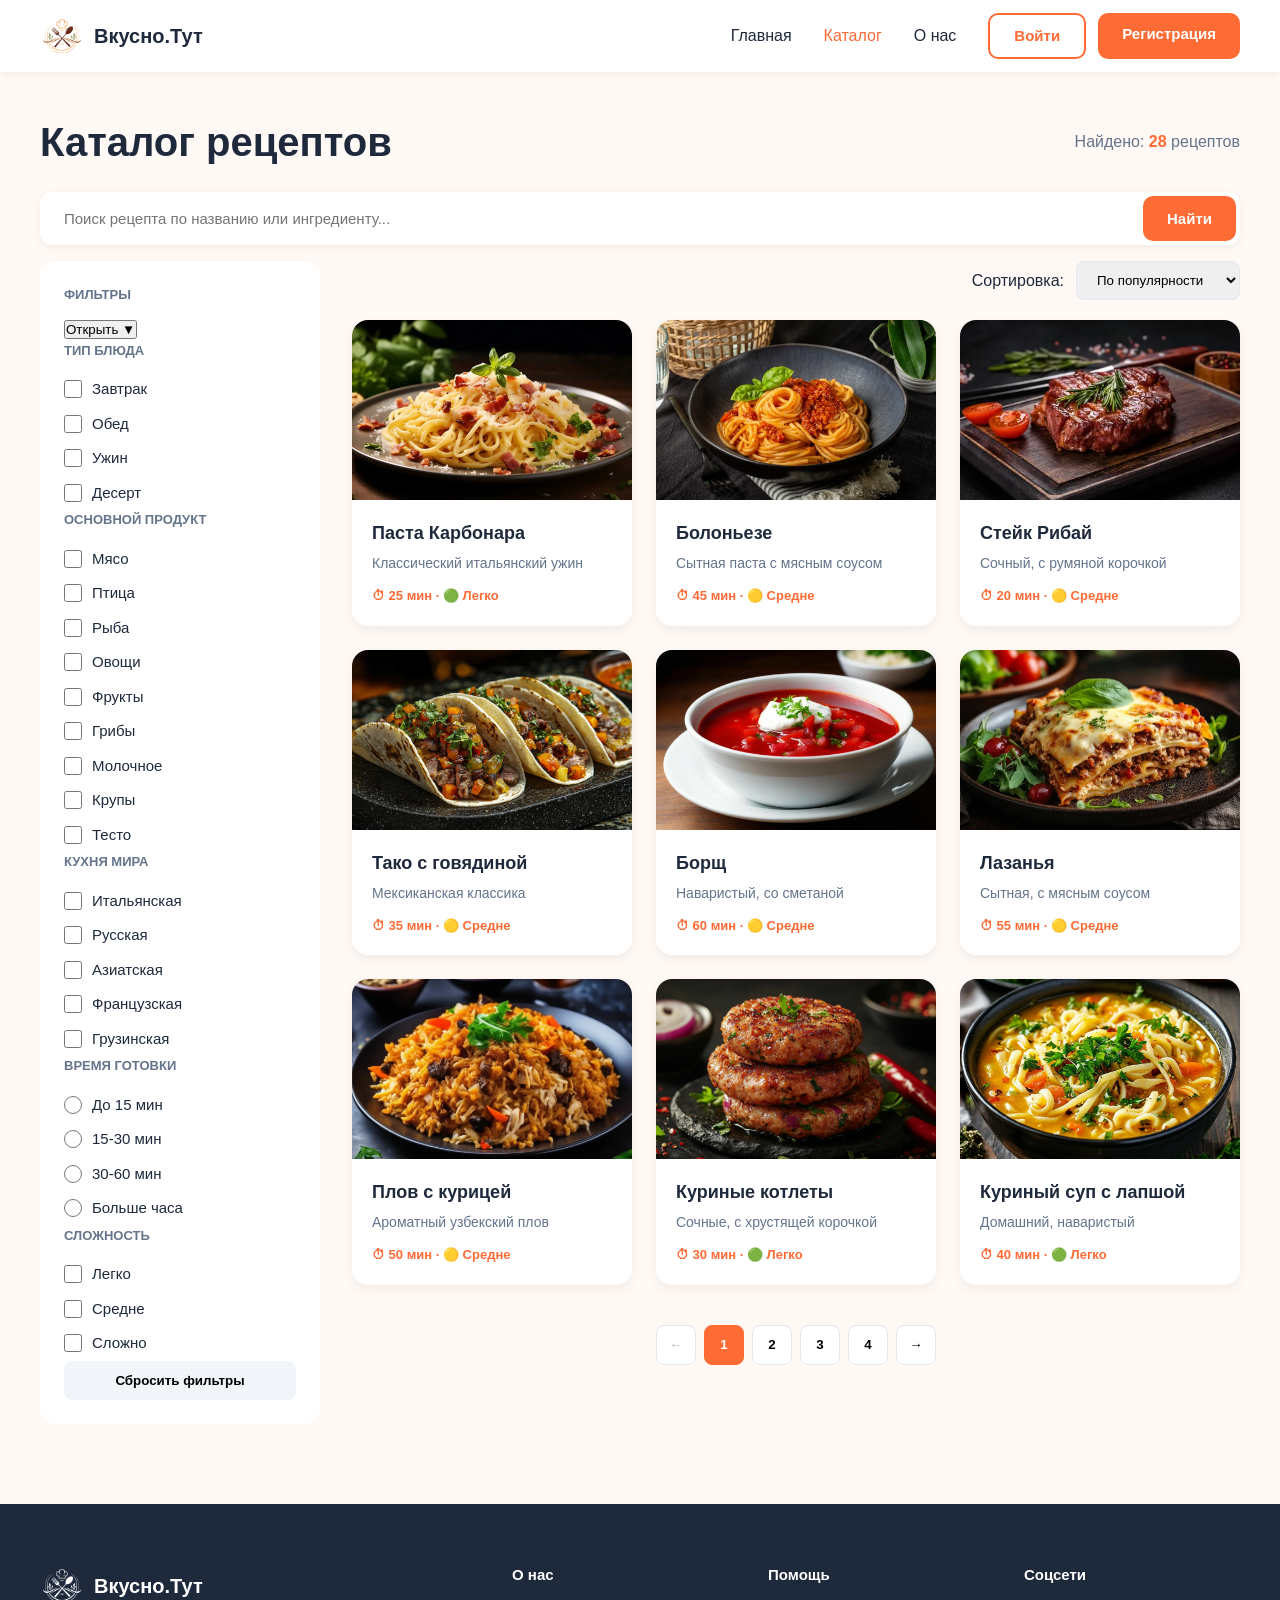
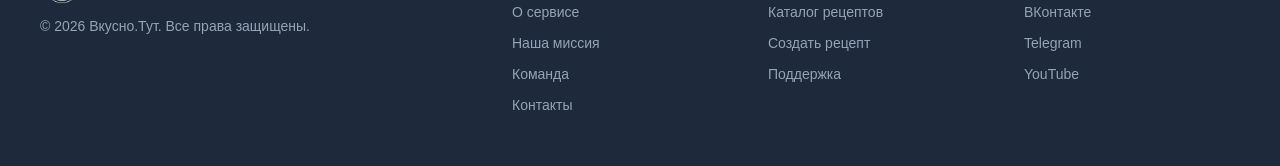
==== commit bedf2816: "Update catalog.html" ====
--- a/catalog.html
+++ b/catalog.html
@@ -41,45 +41,53 @@
 
     <section class="catalog-main">
         <div class="container catalog-layout">
-            <aside class="filters">
-                <h3 class="filters-title">Фильтры</h3>
-                <div class="filter-group"><h4 class="filter-heading">Тип блюда</h4>
-                    <label class="filter-label"><input type="checkbox" data-filter="type" value="Завтрак"><span>Завтрак</span></label>
-                    <label class="filter-label"><input type="checkbox" data-filter="type" value="Обед"><span>Обед</span></label>
-                    <label class="filter-label"><input type="checkbox" data-filter="type" value="Ужин"><span>Ужин</span></label>
-                    <label class="filter-label"><input type="checkbox" data-filter="type" value="Десерт"><span>Десерт</span></label>
-                </div>
-                <div class="filter-group"><h4 class="filter-heading">Основной продукт</h4>
-                    <label class="filter-label"><input type="checkbox" data-filter="product" value="Мясо"><span>Мясо</span></label>
-                    <label class="filter-label"><input type="checkbox" data-filter="product" value="Птица"><span>Птица</span></label>
-                    <label class="filter-label"><input type="checkbox" data-filter="product" value="Рыба"><span>Рыба</span></label>
-                    <label class="filter-label"><input type="checkbox" data-filter="product" value="Овощи"><span>Овощи</span></label>
-                    <label class="filter-label"><input type="checkbox" data-filter="product" value="Фрукты"><span>Фрукты</span></label>
-                    <label class="filter-label"><input type="checkbox" data-filter="product" value="Грибы"><span>Грибы</span></label>
-                    <label class="filter-label"><input type="checkbox" data-filter="product" value="Молочное"><span>Молочное</span></label>
-                    <label class="filter-label"><input type="checkbox" data-filter="product" value="Крупы"><span>Крупы</span></label>
-                    <label class="filter-label"><input type="checkbox" data-filter="product" value="Тесто"><span>Тесто</span></label>
-                </div>
-                <div class="filter-group"><h4 class="filter-heading">Кухня мира</h4>
-                    <label class="filter-label"><input type="checkbox" data-filter="cuisine" value="Итальянская"><span>Итальянская</span></label>
-                    <label class="filter-label"><input type="checkbox" data-filter="cuisine" value="Русская"><span>Русская</span></label>
-                    <label class="filter-label"><input type="checkbox" data-filter="cuisine" value="Азиатская"><span>Азиатская</span></label>
-                    <label class="filter-label"><input type="checkbox" data-filter="cuisine" value="Французская"><span>Французская</span></label>
-                    <label class="filter-label"><input type="checkbox" data-filter="cuisine" value="Грузинская"><span>Грузинская</span></label>
-                </div>
-                <div class="filter-group"><h4 class="filter-heading">Время готовки</h4>
-                    <label class="filter-label"><input type="radio" name="time" value="short"><span>До 15 мин</span></label>
-                    <label class="filter-label"><input type="radio" name="time" value="medium"><span>15-30 мин</span></label>
-                    <label class="filter-label"><input type="radio" name="time" value="long"><span>30-60 мин</span></label>
-                    <label class="filter-label"><input type="radio" name="time" value="verylong"><span>Больше часа</span></label>
-                </div>
-                <div class="filter-group"><h4 class="filter-heading">Сложность</h4>
-                    <label class="filter-label"><input type="checkbox" data-filter="difficulty" value="Легко"><span>Легко</span></label>
-                    <label class="filter-label"><input type="checkbox" data-filter="difficulty" value="Средне"><span>Средне</span></label>
-                    <label class="filter-label"><input type="checkbox" data-filter="difficulty" value="Сложно"><span>Сложно</span></label>
-                </div>
-                <button class="reset-filters" id="resetFilters">Сбросить фильтры</button>
-            </aside>
+            <aside class="filters" id="filtersBlock">
+    <!-- Этот заголовок с кнопкой будет виден только на телефоне -->
+    <div class="filters-header">
+        <h3 class="filter-heading">Фильтры</h3>
+        <button class="filters-toggle-btn" id="filtersToggleBtn">Открыть ▼</button>
+    </div>
+    
+    <!-- ВОТ СЮДА МЫ ОБЕРНУЛИ ВСЕ ФИЛЬТРЫ -->
+    <div class="filters-content" id="filtersContent">
+        <div class="filter-group"><h4 class="filter-heading">Тип блюда</h4>
+            <label class="filter-label"><input type="checkbox" data-filter="type" value="Завтрак"><span>Завтрак</span></label>
+            <label class="filter-label"><input type="checkbox" data-filter="type" value="Обед"><span>Обед</span></label>
+            <label class="filter-label"><input type="checkbox" data-filter="type" value="Ужин"><span>Ужин</span></label>
+            <label class="filter-label"><input type="checkbox" data-filter="type" value="Десерт"><span>Десерт</span></label>
+        </div>
+        <div class="filter-group"><h4 class="filter-heading">Основной продукт</h4>
+            <label class="filter-label"><input type="checkbox" data-filter="product" value="Мясо"><span>Мясо</span></label>
+            <label class="filter-label"><input type="checkbox" data-filter="product" value="Птица"><span>Птица</span></label>
+            <label class="filter-label"><input type="checkbox" data-filter="product" value="Рыба"><span>Рыба</span></label>
+            <label class="filter-label"><input type="checkbox" data-filter="product" value="Овощи"><span>Овощи</span></label>
+            <label class="filter-label"><input type="checkbox" data-filter="product" value="Фрукты"><span>Фрукты</span></label>
+            <label class="filter-label"><input type="checkbox" data-filter="product" value="Грибы"><span>Грибы</span></label>
+            <label class="filter-label"><input type="checkbox" data-filter="product" value="Молочное"><span>Молочное</span></label>
+            <label class="filter-label"><input type="checkbox" data-filter="product" value="Крупы"><span>Крупы</span></label>
+            <label class="filter-label"><input type="checkbox" data-filter="product" value="Тесто"><span>Тесто</span></label>
+        </div>
+        <div class="filter-group"><h4 class="filter-heading">Кухня мира</h4>
+            <label class="filter-label"><input type="checkbox" data-filter="cuisine" value="Итальянская"><span>Итальянская</span></label>
+            <label class="filter-label"><input type="checkbox" data-filter="cuisine" value="Русская"><span>Русская</span></label>
+            <label class="filter-label"><input type="checkbox" data-filter="cuisine" value="Азиатская"><span>Азиатская</span></label>
+            <label class="filter-label"><input type="checkbox" data-filter="cuisine" value="Французская"><span>Французская</span></label>
+            <label class="filter-label"><input type="checkbox" data-filter="cuisine" value="Грузинская"><span>Грузинская</span></label>
+        </div>
+        <div class="filter-group"><h4 class="filter-heading">Время готовки</h4>
+            <label class="filter-label"><input type="radio" name="time" value="short"><span>До 15 мин</span></label>
+            <label class="filter-label"><input type="radio" name="time" value="medium"><span>15-30 мин</span></label>
+            <label class="filter-label"><input type="radio" name="time" value="long"><span>30-60 мин</span></label>
+            <label class="filter-label"><input type="radio" name="time" value="verylong"><span>Больше часа</span></label>
+        </div>
+        <div class="filter-group"><h4 class="filter-heading">Сложность</h4>
+            <label class="filter-label"><input type="checkbox" data-filter="difficulty" value="Легко"><span>Легко</span></label>
+            <label class="filter-label"><input type="checkbox" data-filter="difficulty" value="Средне"><span>Средне</span></label>
+            <label class="filter-label"><input type="checkbox" data-filter="difficulty" value="Сложно"><span>Сложно</span></label>
+        </div>
+        <button class="reset-filters" id="resetFilters">Сбросить фильтры</button>
+    </div>
+</aside>
 
             <main class="results">
                 <div class="sort-bar">
@@ -130,4 +138,4 @@
     <script src="catalog-data.js"></script>
     <script src="script.js"></script>
 </body>
-</html>+</html>
--- a/style.css
+++ b/style.css
@@ -2096,8 +2096,28 @@
     color: #FFFFFF;
 }
 
-/* Адаптив */
+/* ============================================
+   АДАПТИВ (ДЛЯ ТЕЛЕФОНОВ И ПЛАНШЕТОВ)
+   ============================================ */
+
+/* --- Планшеты (до 1024px) --- */
+@media (max-width: 1024px) {
+    .cards-grid,
+    .results-grid {
+        grid-template-columns: repeat(2, 1fr);
+    }
+    .about-mission, .about-contact {
+        grid-template-columns: 1fr;
+        gap: 32px;
+    }
+    .about-stats, .about-team {
+        grid-template-columns: repeat(2, 1fr);
+    }
+}
+
+/* --- Телефоны и небольшие планшеты (до 900px) --- */
 @media (max-width: 900px) {
+    /* Категории на главной */
     .category-img {
         height: 150px;
     }
@@ -2105,4 +2125,143 @@
         font-size: 16px;
         padding: 12px;
     }
-}+
+    /* Бургер-меню */
+    .burger {
+        display: flex;
+    }
+    .nav {
+        position: absolute;
+        top: 72px;
+        left: 0;
+        right: 0;
+        background: #FFFFFF;
+        flex-direction: column;
+        padding: 20px;
+        max-height: 0;
+        overflow: hidden;
+        opacity: 0;
+        transition: all 0.3s;
+        box-shadow: 0 8px 16px rgba(0,0,0,0.1);
+    }
+    .nav.open {
+        max-height: 500px;
+        opacity: 1;
+    }
+    .header-buttons {
+        flex-direction: column;
+        width: 100%;
+        margin-top: 15px;
+    }
+    
+    /* Сетки в одну колонку */
+    .cards-grid,
+    .categories-grid,
+    .stats-inner,
+    .profile-stats,
+    .profile-grid,
+    .catalog-layout,
+    .results-grid,
+    .reviews-grid {
+        grid-template-columns: 1fr;
+    }
+    
+    /* Баннер */
+    .banner {
+        height: auto;
+        min-height: 400px;
+        padding: 60px 0;
+    }
+    .banner-title {
+        font-size: 36px;
+    }
+    .banner-subtitle {
+        font-size: 16px;
+    }
+    .banner-buttons {
+        flex-direction: column;
+    }
+
+    /* Страница рецепта */
+    .recipe-hero,
+    .recipe-step,
+    .recipe-day {
+        grid-template-columns: 1fr;
+    }
+    .recipe-step-content {
+        padding: 20px;
+    }
+    .recipe-hero-img {
+        height: 250px;
+    }
+    
+    /* Формы и профиль */
+    .form-row {
+        grid-template-columns: 1fr;
+    }
+    .profile-header {
+        flex-direction: column;
+        text-align: center;
+        padding: 24px;
+    }
+    .profile-actions {
+        width: 100%;
+        flex-direction: column;
+    }
+    .profile-actions .btn {
+        width: 100%;
+    }
+    .dynamic-row {
+        flex-wrap: wrap;
+    }
+    .create-actions {
+        flex-direction: column;
+    }
+    .create-actions .btn {
+        width: 100%;
+    }
+    .create-title {
+        font-size: 28px;
+    }
+
+    /* Подвал */
+    .footer-inner {
+        grid-template-columns: 1fr;
+        text-align: center;
+    }
+    .footer-col .logo {
+        justify-content: center;
+    }
+
+    /* Страница "О нас" */
+    .about-title { font-size: 32px; }
+    .about-subtitle { font-size: 15px; }
+    .about-block-title { font-size: 24px; }
+    .about-stat-number { font-size: 32px; }
+    .about-mission, .about-contact { padding: 24px; }
+}
+
+/* --- Маленькие телефоны (до 480px) --- */
+@media (max-width: 480px) {
+    .container {
+        padding: 0 15px;
+    }
+    .banner-title {
+        font-size: 28px;
+    }
+    .section-title {
+        font-size: 26px;
+    }
+    .portion-btn {
+        font-size: 14px;
+        padding: 8px 12px;
+    }
+    .comment-submit {
+        width: 100%;
+        align-self: stretch;
+    }
+    .ingredient {
+        flex-direction: column;
+        gap: 5px;
+    }
+}
